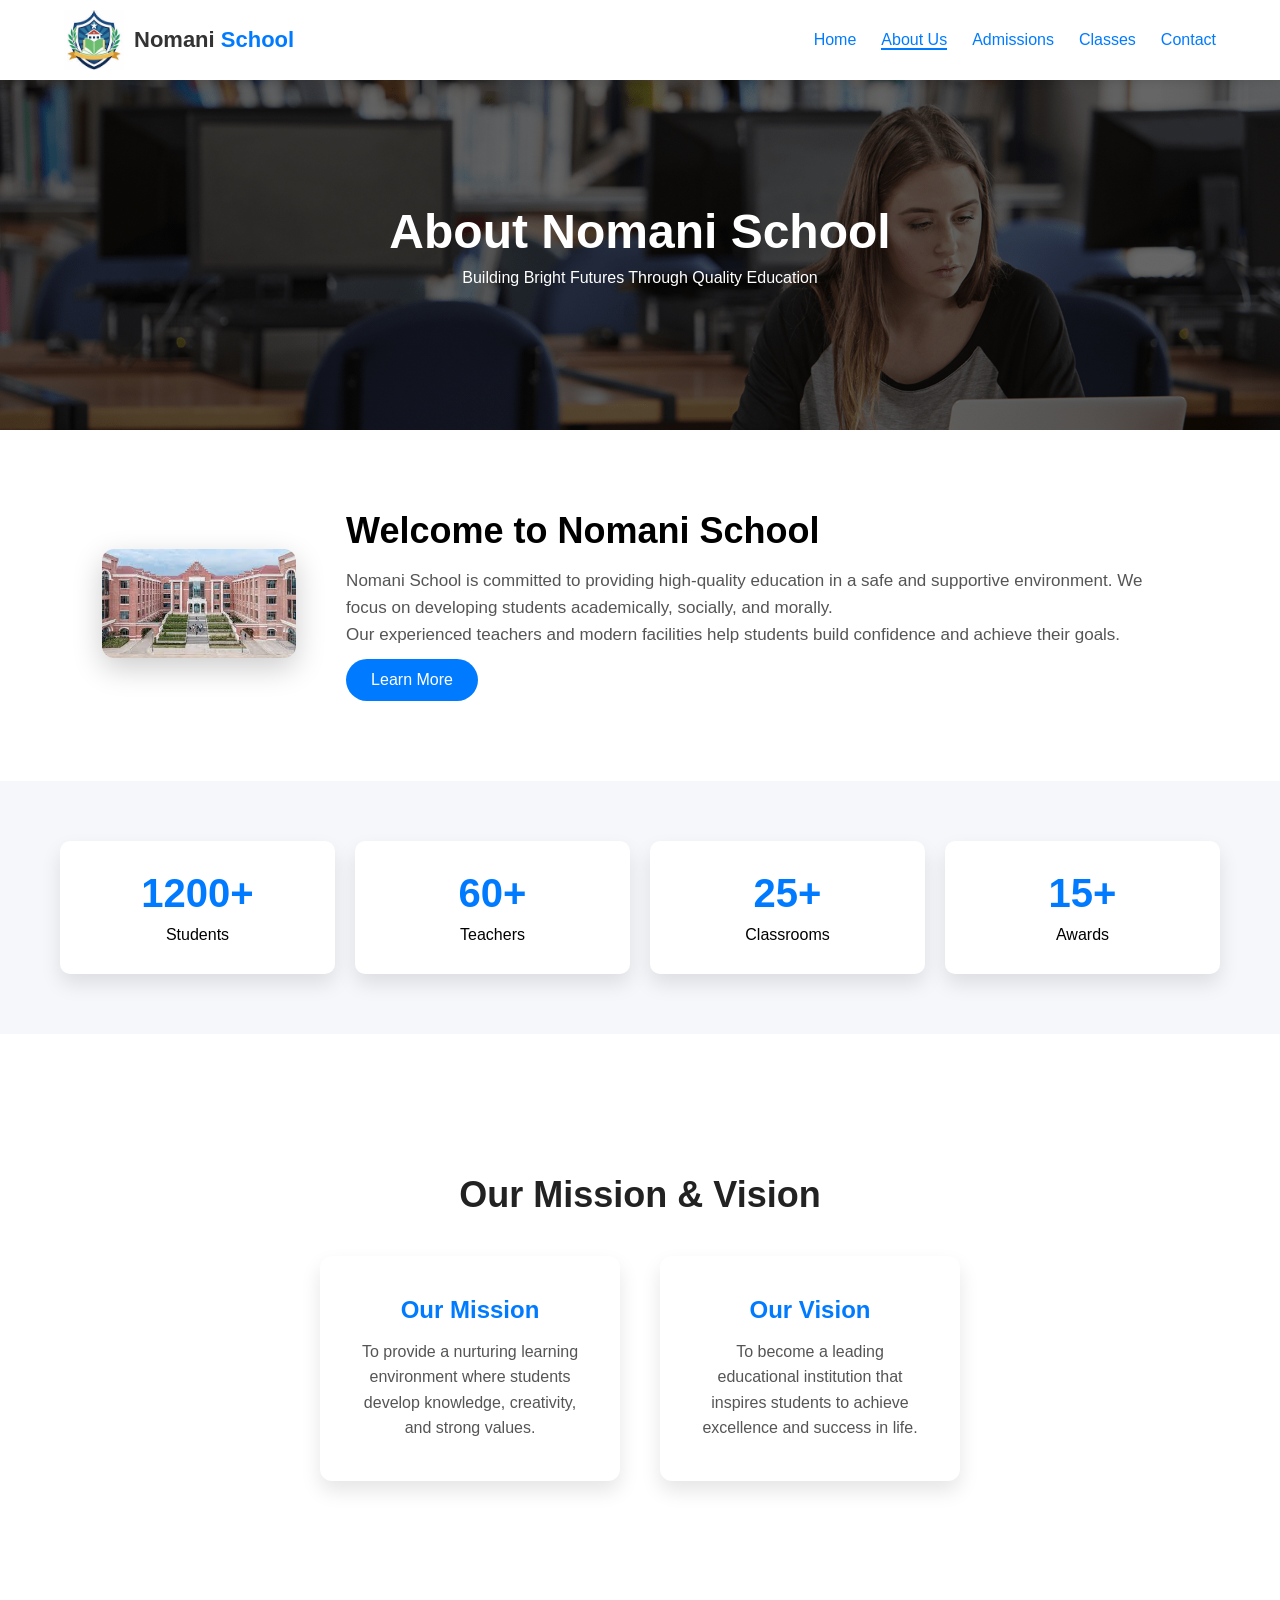
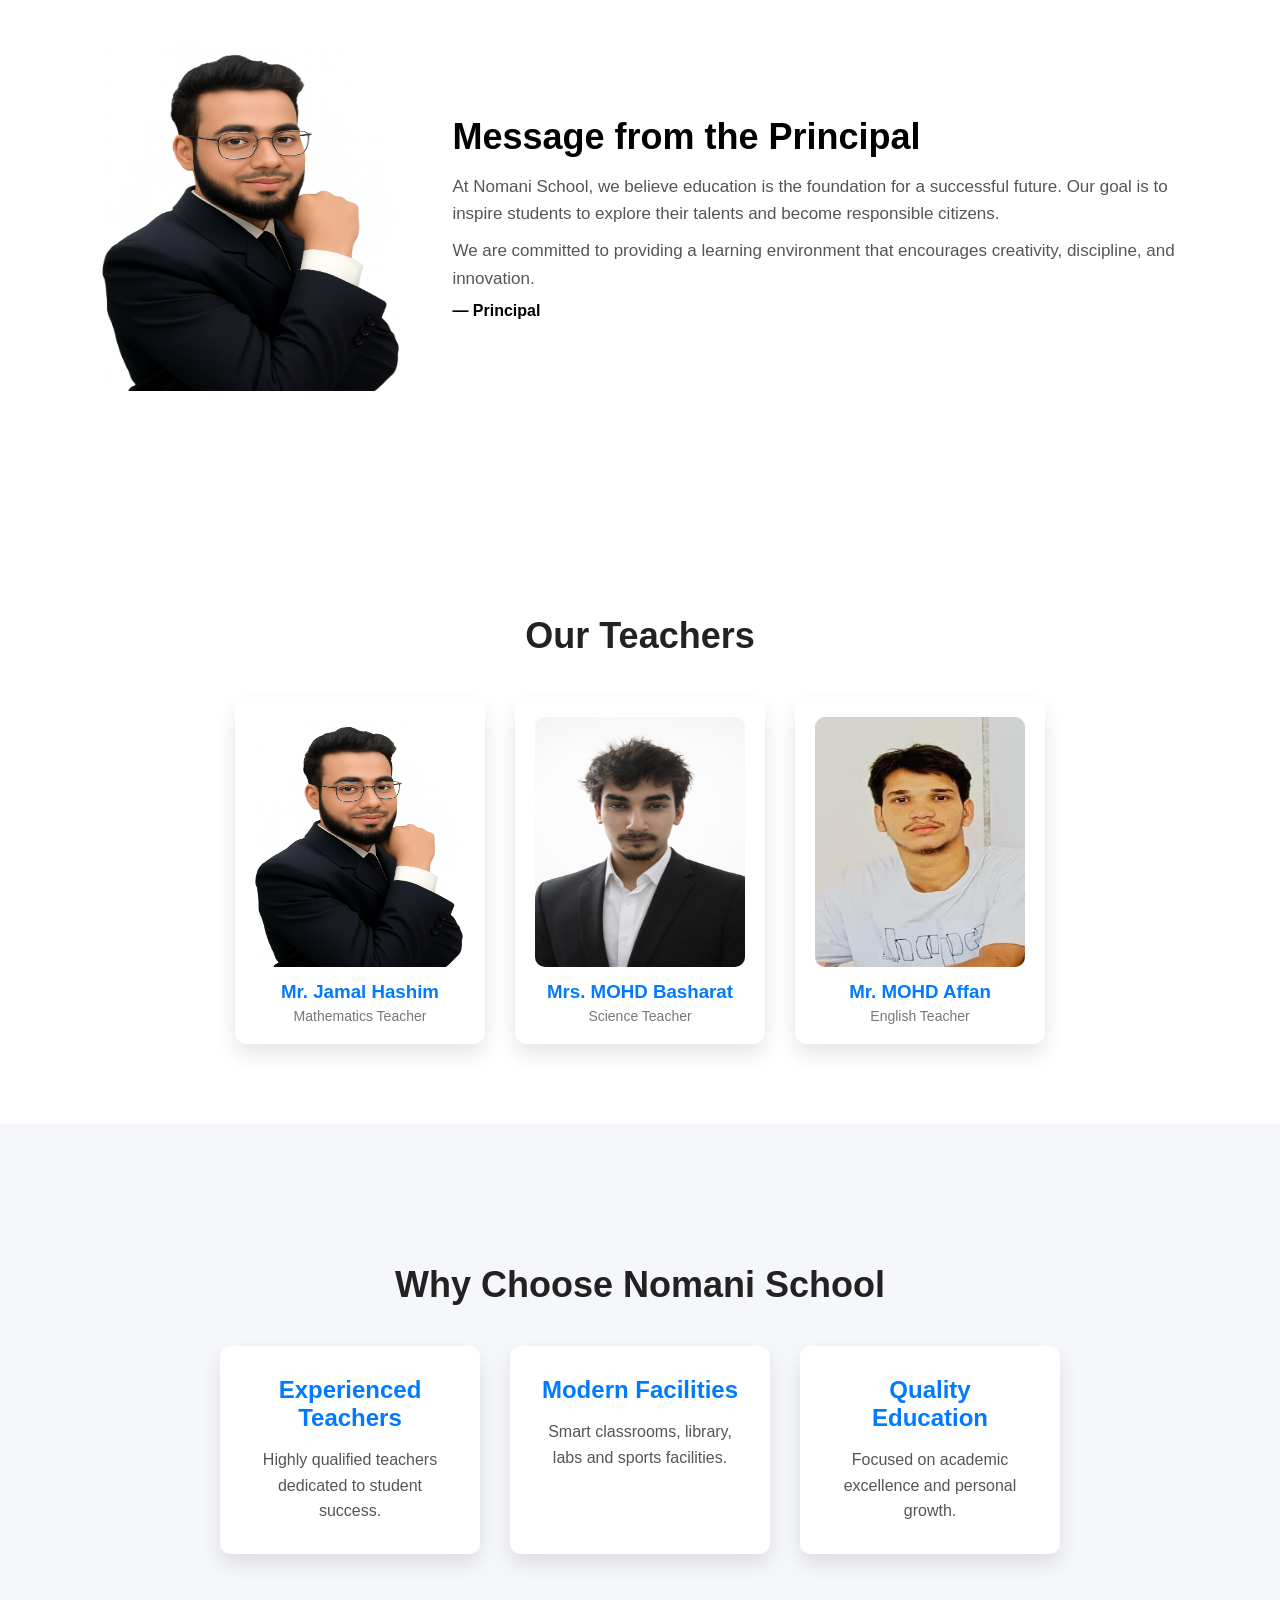
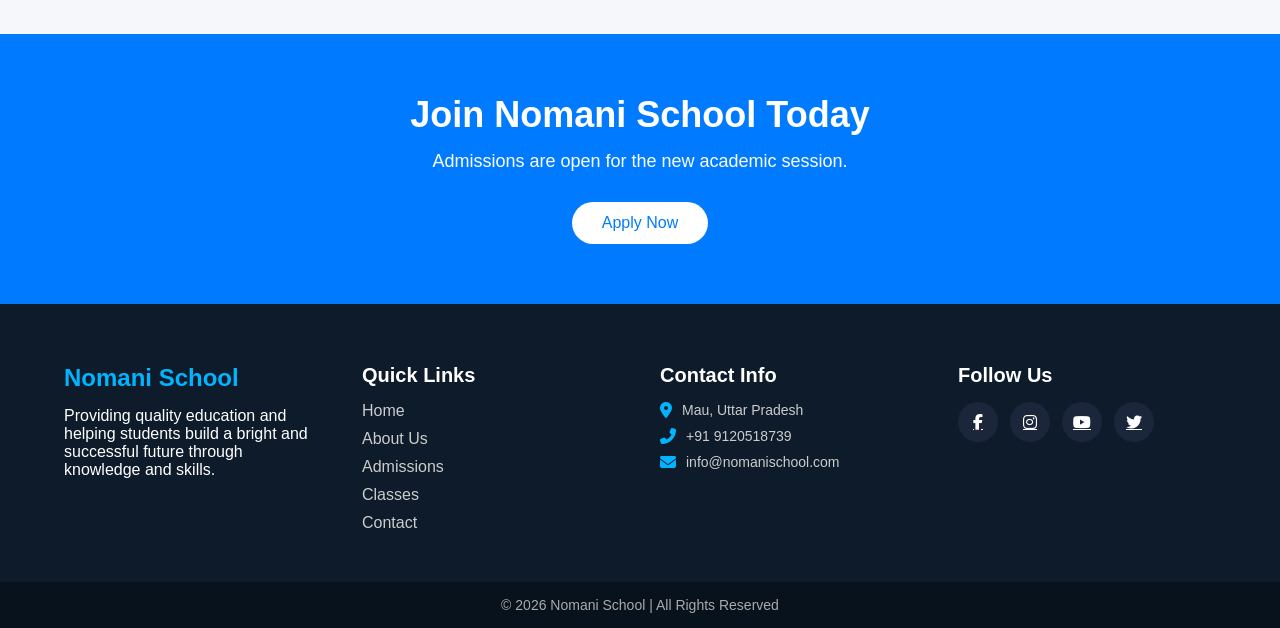
==== about.html @ 3c48c8b8 "Add files via upload" ====
<!DOCTYPE html>
<html lang="en">

<head>
    <meta charset="UTF-8">
    <meta name="viewport" content="width=device-width, initial-scale=1.0">
    <link rel="shortcut icon" href="image/logo.jpg" type="image/x-icon">
    <title>Nomani School</title>
    <link rel="stylesheet" href="style.css">
    <link rel="stylesheet" href="https://cdnjs.cloudflare.com/ajax/libs/font-awesome/6.5.0/css/all.min.css">
</head>

<body>

    <header>
        <nav>

            <div class="logo">
                <a href="index.html">
                    <img src="image/logo.jpg" alt="Nomani School Logo">
                    <h1>Nomani <span>School</span></h1>
                </a>
            </div>

            <ul class="nav-links">
                <li><a href="index.html">Home</a></li>
                <li><a href="about.html" class="active">About Us</a></li>
                <li><a href="admission.html">Admissions</a></li>
                <li><a href="classes.html">Classes</a></li>
                <li><a href="contact.html">Contact</a></li>
            </ul>

            <!-- Mobile Menu Icon -->
            <div class="menu-btn" onclick="toggleMenu()">☰</div>

        </nav>
    </header>

    <!-- About section start -->

    <section class="about-hero">

        <div class="hero-content">
            <h1>About Nomani School</h1>
            <p>Building Bright Futures Through Quality Education</p>
        </div>

    </section>


    <!-- ABOUT SCHOOL -->

    <section class="about-school">

        <div class="about-container">

            <div class="about-image">
                <img src="image/school.jpg">
            </div>

            <div class="about-text">
                <h2>Welcome to Nomani School</h2>

                <p>
                    Nomani School is committed to providing high-quality education
                    in a safe and supportive environment. We focus on developing
                    students academically, socially, and morally.
                </p>

                <p>
                    Our experienced teachers and modern facilities help students
                    build confidence and achieve their goals.
                </p>

                <a href="contact.html" class="btn">Learn More</a>

            </div>

        </div>

    </section>


    <!-- COUNTERS -->

    <section class="counter">

        <div class="counter-box">
            <h2>1200+</h2>
            <p>Students</p>
        </div>

        <div class="counter-box">
            <h2>60+</h2>
            <p>Teachers</p>
        </div>

        <div class="counter-box">
            <h2>25+</h2>
            <p>Classrooms</p>
        </div>

        <div class="counter-box">
            <h2>15+</h2>
            <p>Awards</p>
        </div>

    </section>


    <!-- MISSION VISION -->

    <section class="mission-vision">

        <h2 class="section-title">Our Mission & Vision</h2>

        <div class="mission-container">

            <div class="mission-card">
                <h3>Our Mission</h3>
                <p>
                    To provide a nurturing learning environment where students
                    develop knowledge, creativity, and strong values.
                </p>
            </div>

            <div class="mission-card">
                <h3>Our Vision</h3>
                <p>
                    To become a leading educational institution that inspires
                    students to achieve excellence and success in life.
                </p>
            </div>

        </div>

    </section>


    <!-- PRINCIPAL MESSAGE -->

    <section class="principal">

        <div class="principal-container">

            <div class="principal-img">
                <img src="image/jamal.png">
            </div>

            <div class="principal-text">

                <h2>Message from the Principal</h2>

                <p>
                    At Nomani School, we believe education is the foundation
                    for a successful future. Our goal is to inspire students
                    to explore their talents and become responsible citizens.
                </p>

                <p>
                    We are committed to providing a learning environment
                    that encourages creativity, discipline, and innovation.
                </p>

                <h4>— Principal</h4>

            </div>

        </div>

    </section>


    <!-- TEACHERS -->

    <section class="teachers">

        <h2 class="section-title">Our Teachers</h2>

        <div class="teacher-container">

            <div class="teacher-card">
                <img src="image/jamal.png">
                <h3>Mr. Jamal Hashim</h3>
                <p>Mathematics Teacher</p>
            </div>

            <div class="teacher-card">
                <img src="image/basharat.png">
                <h3>Mrs. MOHD Basharat</h3>
                <p>Science Teacher</p>
            </div>

            <div class="teacher-card">
                <img src="image/affan.jpeg">
                <h3>Mr. MOHD Affan</h3>
                <p>English Teacher</p>
            </div>

        </div>

    </section>


    <!-- WHY CHOOSE US -->

    <section class="why">

        <h2 class="section-title">Why Choose Nomani School</h2>

        <div class="why-container">

            <div class="why-box">
                <h3>Experienced Teachers</h3>
                <p>Highly qualified teachers dedicated to student success.</p>
            </div>

            <div class="why-box">
                <h3>Modern Facilities</h3>
                <p>Smart classrooms, library, labs and sports facilities.</p>
            </div>

            <div class="why-box">
                <h3>Quality Education</h3>
                <p>Focused on academic excellence and personal growth.</p>
            </div>

        </div>

    </section>


    <!-- CALL TO ACTION -->

    <section class="cta">

        <h2>Join Nomani School Today</h2>
        <p>Admissions are open for the new academic session.</p>

        <a href="admission.html" class="cta-btn">Apply Now</a>

    </section>

    <!-- About section end -->



    <!-- Footer start -->

    <footer class="footer">

        <div class="footer-container">

            <div class="footer-box">
                <h2 class="footer-logo">Nomani School</h2>
                <p>
                    Providing quality education and helping students build a
                    bright and successful future through knowledge and skills.
                </p>
            </div>

            <div class="footer-box">
                <h3>Quick Links</h3>
                <ul>
                    <li><a href="index.html">Home</a></li>
                    <li><a href="about.html">About Us</a></li>
                    <li><a href="admission.html">Admissions</a></li>
                    <li><a href="classes.html">Classes</a></li>
                    <li><a href="contact.html">Contact</a></li>
                </ul>
            </div>

            <div class="footer-box contact-box">
                <h3>Contact Info</h3>

                <p><i class="fas fa-map-marker-alt"></i> Mau, Uttar Pradesh</p>

                <p><i class="fas fa-phone-alt"></i> +91 9120518739</p>

                <p><i class="fas fa-envelope"></i> info@nomanischool.com</p>

            </div>

            <div class="footer-box">
                <h3>Follow Us</h3>

                <div class="social-icons">
                    <a href="#"><i class="fab fa-facebook-f"></i></a>
                    <a href="#"><i class="fab fa-instagram"></i></a>
                    <a href="#"><i class="fab fa-youtube"></i></a>
                    <a href="#"><i class="fab fa-twitter"></i></a>
                </div>

            </div>

        </div>

        <div class="footer-bottom">
            <p>© 2026 Nomani School | All Rights Reserved</p>
        </div>

    </footer>

    <!-- Footer end -->

    <script src="index.js"></script>
</body>

</html>
---- style.css ----
* {
    margin: 0;
    padding: 0;
    box-sizing: border-box;
    font-family: Arial, sans-serif;
}

body {
    background: #fff;
}

/* HEADER */

header {
    width: 100%;
    background: #fff;
    position: sticky;
    top: 0;
    z-index: 1000;
    box-shadow: 0 2px 8px rgba(0, 0, 0, 0.1);
}

nav {
    width: 90%;
    margin: auto;
    display: flex;
    align-items: center;
    justify-content: space-between;
    padding: 10px 0;
}

/* LOGO */

.logo {
    display: flex;
    align-items: center;
    gap: 10px;
}

.logo a {
    display: flex;
    align-items: center;
    gap: 10px;
    text-decoration: none;
}

.logo a img {
    width: 60px;
    height: 60px;
}

.logo a h1 {
    font-size: 22px;
    color: #333;
}

.logo a span {
    color: #007bff;
}

/* NAV LINKS */

.nav-links {
    display: flex;
    list-style: none;
    gap: 25px;
}

.nav-links li a {
    text-decoration: none;
    color: #007bff;
    font-size: 16px;
    font-weight: 500;
    position: relative;
    transition: 0.3s;
}

/* Hover animation */

.nav-links li a::after {
    content: "";
    width: 0;
    height: 2px;
    background: #007bff;
    position: absolute;
    left: 0;
    bottom: -5px;
    transition: 0.3s;
}

.nav-links li a:hover::after {
    width: 100%;
}

.nav-links li .active {
    border-bottom: 2px solid #007bff;
}

/* MENU BUTTON */

.menu-btn {
    display: none;
    font-size: 28px;
    cursor: pointer;
}

/* Hero section start */

.hero {
    position: relative;
    width: 100%;
    height: 90vh;
    overflow: hidden;
}

/* SLIDES */

.slide {
    position: absolute;
    width: 100%;
    height: 100%;
    opacity: 0;
    transition: opacity 1s ease;
}

.slide.active {
    opacity: 1;
}

.slide img {
    width: 100%;
    height: 100%;
    object-fit: cover;
}

/* OVERLAY */

.slide::after {
    content: "";
    position: absolute;
    top: 0;
    left: 0;
    width: 100%;
    height: 100%;
    background: rgba(0, 0, 0, 0.5);
}

/* TEXT CONTENT */

.slide-content {
    position: absolute;
    top: 50%;
    left: 8%;
    transform: translateY(-50%);
    color: white;
    z-index: 2;
    max-width: 550px;
    /* controls text width */
}

.slide-content .hash {
    font-size: 16px;
    margin-bottom: 10px;
    color: #e2a216;
    font-weight: bold;
}

.slide-content .title {
    font-size: 50px;
    font-weight: 700;
    margin-bottom: 15px;
    line-height: 1.2;
}

.slide-content p {
    font-size: 18px;
    margin-bottom: 20px;
}

.btn {
    display: inline-block;
    padding: 12px 28px;
    background: #007bff;
    color: white;
    text-decoration: none;
    border-radius: 30px;
    margin-right: 10px;
    transition: 0.3s;
}

.slide-content .btn-secondary {
    background: transparent;
    border: 2px solid white;
}

.btn:hover {
    background: #0056d2;
}

.btn-secondary:hover {
    background: white;
    color: black;
}

/* ARROWS */

.prev,
.next {
    position: absolute;
    top: 50%;
    transform: translateY(-50%);
    background: rgba(0, 0, 0, 0.5);
    color: white;
    border: none;
    font-size: 30px;
    padding: 10px 18px;
    cursor: pointer;
    z-index: 3;
}

.prev {
    left: 20px;
}

.next {
    right: 20px;
}

.prev:hover,
.next:hover {
    background: #007bff;
}

/* hero section end */

/* Feature section start */

.features {
    padding: 80px 5%;
    background: #f5f7fb;
}

.card-container {
    display: grid;
    grid-template-columns: repeat(auto-fit, minmax(250px, 1fr));
    gap: 25px;
}

/* CARD */

.feature-card {
    padding: 40px 25px;
    text-align: center;
    border-radius: 10px;
    color: white;
    transition: 0.4s;
    cursor: pointer;
}

/* ICON */

.feature-card i {
    font-size: 40px;
    margin-bottom: 15px;
}

/* TITLE */

.feature-card h3 {
    font-size: 22px;
    margin-bottom: 10px;
}

/* PARAGRAPH */

.feature-card p {
    font-size: 15px;
    line-height: 1.5;
}

/* DIFFERENT COLORS */

.card1 {
    background: #007bff;
}

.card2 {
    background: #ff6b6b;
}

.card3 {
    background: #20c997;
}

.card4 {
    background: #6610f2;
}

/* HOVER EFFECT */

.feature-card:hover {
    background: #222;
    transform: translateY(-10px);
    box-shadow: 0 10px 25px rgba(0, 0, 0, 0.2);
}

/* Feature section end */

/* Campus Facilities section start */

.campus {
    padding: 80px 8%;
    background: #f5f7fb;
}

.section-title {
    text-align: center;
    font-size: 42px;
    font-weight: 700;
    margin-bottom: 10px;
    color: #222;
}

.section-subtitle {
    text-align: center;
    color: #666;
    margin-bottom: 60px;
    font-size: 18px;
}

.facility {
    display: flex;
    align-items: center;
    gap: 50px;
    margin-bottom: 80px;
}

.reverse {
    flex-direction: row-reverse;
}

/* IMAGE */

.facility-img {
    flex: 1;
}

.facility-img img {
    width: 100%;
    height: 350px;
    object-fit: cover;
    border-top-left-radius: 80px;
    border-bottom-right-radius: 80px;
    box-shadow: 0 10px 30px rgba(0, 0, 0, 0.1);
}

/* CONTENT */

.facility-content {
    flex: 1;
}

.facility-content h2 {
    font-size: 32px;
    margin-bottom: 15px;
    color: #333;
}

.facility-content p {
    font-size: 17px;
    line-height: 1.6;
    color: #555;
}

/* Campus Facilities section end */

/* Testimonial section start */

.testimonial {
    padding: 80px 5%;
    background: #f5f7fb;
    text-align: center;
}

.small-heading {
    color: #007bff;
    font-size: 14px;
    letter-spacing: 2px;
    font-weight: 600;
    margin-bottom: 10px;
}

.testimonial-title {
    font-size: 36px;
    margin-bottom: 50px;
}

.testimonial-container {
    max-width: 1200px;
    margin: auto;
    overflow: hidden;
}

.testimonial-slider {
    display: flex;
    gap: 30px;
    transition: 0.6s ease;
}

.testimonial-card {
    min-width: calc(33.33% - 20px);
    background: #fff;
    padding: 30px;
    border-radius: 12px;
    box-shadow: 0 10px 25px rgba(0, 0, 0, 0.1);
    transition: 0.4s;
}

.testimonial-card:hover {
    transform: translateY(-10px);
    box-shadow: 0 15px 35px rgba(0, 0, 0, 0.2);
}

.testimonial-card img {
    width: 70px;
    height: 70px;
    border-radius: 50%;
    margin-bottom: 15px;
}

.role {
    color: #777;
    font-size: 14px;
    margin-bottom: 10px;
}

.testimonial-card p {
    font-size: 15px;
    line-height: 1.6;
}

/* About page start */

/* HERO */

.about-hero {
    height: 350px;
    background: linear-gradient(rgba(0, 0, 0, 0.6), rgba(0, 0, 0, 0.6)), url(image/slider_image2.png);
    background-size: cover;
    display: flex;
    align-items: center;
    justify-content: center;
    color: white;
    text-align: center;
}

.hero-content h1 {
    font-size: 50px;
    margin-bottom: 10px;
}

/* ABOUT */

.about-school {
    padding: 80px 8%;
}

.about-container {
    display: flex;
    align-items: center;
    gap: 50px;
}

.about-image img {
    width: 100%;
    border-radius: 12px;
    box-shadow: 0 10px 30px rgba(0, 0, 0, 0.2);
    transition: .4s;
}

.about-image img:hover {
    transform: scale(1.05);
}

.about-text h2 {
    font-size: 36px;
    margin-bottom: 15px;
}

.about-text p {
    font-size: 17px;
    line-height: 1.6;
    color: #555;
}

.about-text .btn {
    padding: 12px 25px;
    background: #007bff;
    color: white;
    text-decoration: none;
    border-radius: 25px;
    margin-top: 10px;
}

/* COUNTERS */

.counter {
    background: #f5f7fb;
    padding: 60px;
    display: grid;
    grid-template-columns: repeat(auto-fit, minmax(200px, 1fr));
    text-align: center;
    gap: 20px;
}

.counter-box {
    background: white;
    padding: 30px;
    border-radius: 10px;
    box-shadow: 0 10px 20px rgba(0, 0, 0, 0.1);
    transition: .4s;
}

.counter-box:hover {
    transform: translateY(-10px);
}

.counter-box h2 {
    font-size: 40px;
    color: #007bff;
    margin-bottom: 10px;
}

/* MISSION */

.mission-vision {
    padding: 80px 8%;
    text-align: center;
}

.mission-container {
    display: flex;
    gap: 40px;
    justify-content: center;
    flex-wrap: wrap;
}

.mission-card {
    width: 300px;
    background: white;
    padding: 40px;
    border-radius: 12px;
    box-shadow: 0 10px 20px rgba(0, 0, 0, 0.1);
    transition: .4s;
}

.mission-card:hover {
    transform: translateY(-10px);
}

.mission-card h3 {
    font-size: 24px;
    color: #007bff;
    margin-bottom: 15px;
}

.mission-card p {
    font-size: 16px;
    line-height: 1.6;
    color: #555;
}

/* PRINCIPAL */

.principal {
    padding: 80px 8%;
}

.principal-container {
    display: flex;
    gap: 50px;
    align-items: center;
}

.principal-container .principal-text h2 {
    font-size: 36px;
    margin-bottom: 15px;
}

.principal-container .principal-text p {
    font-size: 17px;
    line-height: 1.6;
    color: #555;
    margin-bottom: 10px;
}

.principal-img img {
    width: 300px;
    height: 350px;
    border-radius: 12px;
}

/* TEACHERS */

.teachers {
    padding: 80px 8%;
    text-align: center;
}

.teacher-container {
    display: flex;
    gap: 30px;
    justify-content: center;
    flex-wrap: wrap;
}

.teacher-card {
    width: 250px;
    background: white;
    padding: 20px;
    border-radius: 12px;
    box-shadow: 0 10px 20px rgba(0, 0, 0, 0.1);
    transition: .4s;
}

.teacher-card:hover {
    transform: translateY(-10px);
}

.teacher-card img {
    width: 100%;
    height: 250px;
    border-radius: 10px;
    margin-bottom: 10px;
}

.teacher-card h3 {
    color: #007bff;
    margin-bottom: 5px;
}

.teacher-card p {
    color: #777;
    font-size: 14px;
}

/* WHY */

.why {
    padding: 80px 8%;
    background: #f5f7fb;
    text-align: center;
}

.why-container {
    display: flex;
    gap: 30px;
    justify-content: center;
    flex-wrap: wrap;
}

.why-box {
    width: 260px;
    background: white;
    padding: 30px;
    border-radius: 10px;
    box-shadow: 0 10px 20px rgba(0, 0, 0, 0.1);
}

.why-box h3 {
    font-size: 24px;
    color: #007bff;
    margin-bottom: 15px;
}

.why-box p {
    font-size: 16px;
    line-height: 1.6;
    color: #555;
}

/* CTA */

.cta {
    background: #007bff;
    color: white;
    text-align: center;
    padding: 60px;
}

.cta h2 {
    font-size: 36px;
    margin-bottom: 15px;
}

.cta p {
    font-size: 18px;
    margin-bottom: 20px;
}

.cta-btn {
    background: white;
    color: #007bff;
    padding: 12px 30px;
    text-decoration: none;
    border-radius: 25px;
    margin-top: 10px;
    display: inline-block;
}


/* About page end */


/* Admission page start */


/* HERO */

.admission-hero {
    height: 350px;
    background: linear-gradient(rgba(0, 0, 0, 0.6), rgba(0, 0, 0, 0.6)), url(image/admission.jpg);
    background-size: cover;
    background-position: center;
    display: flex;
    align-items: center;
    justify-content: center;
    text-align: center;
    color: white;
}

.hero-content h1 {
    font-size: 50px;
    margin-bottom: 10px;
    animation: fadeDown 1s;
}

.hero-content p {
    margin-bottom: 20px;
    animation: fadeUp 1s;
}

.hero-btn {
    background: #007bff;
    color: white;
    padding: 12px 30px;
    text-decoration: none;
    border-radius: 25px;
    transition: .3s;
}

.hero-btn:hover {
    background: #0056d2;
}

/* SECTION TITLE */

.section-title {
    text-align: center;
    font-size: 36px;
    margin-bottom: 40px;
}

/* INFO */

.admission-info {
    padding: 80px 8%;
}

.info-container {
    display: grid;
    grid-template-columns: repeat(auto-fit, minmax(250px, 1fr));
    gap: 30px;
}

.info-box {
    background: #fff;
    padding: 30px;
    border-radius: 10px;
    box-shadow: 0 10px 20px rgba(0, 0, 0, 0.1);
    transition: .4s;
}

.info-box:hover {
    transform: translateY(-10px);
}

.info-box h3 {
    font-size: 24px;
    color: #007bff;
    margin-bottom: 15px;
}

.info-box p {
    font-size: 16px;
    line-height: 1.6;
    color: #555;
}

/* STEPS */

.steps {
    padding: 80px 8%;
    background: #f5f7fb;
    text-align: center;
}

.steps-container {
    display: flex;
    justify-content: center;
    gap: 40px;
    flex-wrap: wrap;
}

.step {
    width: 200px;
    background: white;
    padding: 30px;
    border-radius: 10px;
    box-shadow: 0 10px 20px rgba(0, 0, 0, 0.1);
    transition: .4s;
}

.step:hover {
    transform: scale(1.1);
}

.step h3 {
    font-size: 40px;
    color: #007bff;
    margin-bottom: 10px;
}

.step p {
    font-size: 16px;
    line-height: 1.6;
    color: #555;
}

/* FORM */

.admission-form {
    padding: 80px 8%;
}

form {
    max-width: 800px;
    margin: auto;
    background: white;
    padding: 40px;
    border-radius: 10px;
    box-shadow: 0 10px 30px rgba(0, 0, 0, 0.1);
}

.form-row {
    display: flex;
    gap: 20px;
    margin-bottom: 20px;
}

input,
textarea {
    width: 100%;
    padding: 12px;
    border: 1px solid #ddd;
    border-radius: 6px;
    transition: all 0.3s ease-in-out;
}

textarea {
    height: 120px;
    margin-bottom: 20px;
}

input:focus,
textarea:focus {
    border-color: #007bff;
    outline: none;
}

input:hover,
textarea:hover {
    border-color: #007bff;
}

.submit-btn {
    background: #007bff;
    color: white;
    padding: 12px 30px;
    border: none;
    border-radius: 25px;
    cursor: pointer;
    transition: .3s;
}

.submit-btn:hover {
    background: #0056d2;
}

/* ANIMATION */

@keyframes fadeDown {
    from {
        opacity: 0;
        transform: translateY(-30px);
    }

    to {
        opacity: 1;
        transform: translateY(0);
    }
}

@keyframes fadeUp {
    from {
        opacity: 0;
        transform: translateY(30px);
    }

    to {
        opacity: 1;
        transform: translateY(0);
    }
}


/* Admission page send */


/* Classes Page start */

/* HERO */

.classes-hero {
    height: 320px;
    background: linear-gradient(rgba(0, 0, 0, 0.6), rgba(0, 0, 0, 0.6)), url(image/classes.jpg);
    background-size: cover;
    background-position: center;
    display: flex;
    align-items: center;
    justify-content: center;
    text-align: center;
    color: white;
}

.hero-content h1 {
    font-size: 48px;
    margin-bottom: 10px;
    animation: fadeDown 1s;
}

.hero-content p {
    animation: fadeUp 1s;
}

/* SECTION */

.section-title {
    text-align: center;
    font-size: 36px;
    margin: 60px 0 40px;
}

/* CLASSES */

.classes-section {
    padding: 0 8%;
}

.classes-container {
    display: grid;
    grid-template-columns: repeat(auto-fit, minmax(250px, 1fr));
    gap: 30px;
}

.class-card {
    background: white;
    padding: 30px;
    border-radius: 12px;
    box-shadow: 0 10px 25px rgba(0, 0, 0, 0.1);
    text-align: center;
    transition: .4s;
}

.class-card:hover {
    transform: translateY(-10px);
    box-shadow: 0 20px 40px rgba(0, 0, 0, 0.2);
}

.class-card h3 {
    font-size: 24px;
    color: #007bff;
    margin-bottom: 15px;
}

.class-card p {
    font-size: 16px;
    line-height: 1.6;
    color: #555;
}

/* SUBJECTS */

.subjects {
    padding: 80px 8%;
    background: #f5f7fb;
}

.subjects-container {
    display: grid;
    grid-template-columns: repeat(auto-fit, minmax(180px, 1fr));
    gap: 20px;
}

.subject-box {
    background: white;
    padding: 20px;
    text-align: center;
    border-radius: 8px;
    box-shadow: 0 8px 20px rgba(0, 0, 0, 0.1);
    transition: .3s;
}

.subject-box:hover {
    background: #007bff;
    color: white;
    transform: scale(1.05);
}

/* FEATURES */

.features {
    padding: 80px 8%;
    text-align: center;
}

.features-container {
    display: flex;
    gap: 30px;
    justify-content: center;
    flex-wrap: wrap;
}

.feature-box {
    width: 260px;
    background: white;
    padding: 30px;
    border-radius: 10px;
    box-shadow: 0 10px 25px rgba(0, 0, 0, 0.1);
    transition: .4s;
}

.feature-box:hover {
    transform: translateY(-10px);
}

.feature-box h3 {
    font-size: 24px;
    color: #007bff;
    margin-bottom: 15px;
}

.feature-box p {
    font-size: 16px;
    line-height: 1.6;
    color: #555;
}

/* ANIMATIONS */

@keyframes fadeDown {
    from {
        opacity: 0;
        transform: translateY(-30px);
    }

    to {
        opacity: 1;
        transform: translateY(0);
    }
}

@keyframes fadeUp {
    from {
        opacity: 0;
        transform: translateY(30px);
    }

    to {
        opacity: 1;
        transform: translateY(0);
    }
}


/* Classes Page end */

/* Contact Page Start */

/* HERO */

.contact-hero {
    height: 300px;
    background: linear-gradient(rgba(0, 0, 0, 0.6), rgba(0, 0, 0, 0.6)), url(image/contact.jpg);
    background-size: cover;
    background-position: center;
    display: flex;
    align-items: center;
    justify-content: center;
    color: white;
    text-align: center;
}

.hero-content h1 {
    font-size: 48px;
    margin-bottom: 10px;
    animation: fadeDown 1s;
}

.hero-content p {
    animation: fadeUp 1s;
}

/* SECTION TITLE */

.section-title {
    text-align: center;
    font-size: 36px;
    margin: 60px 0 40px;
}

/* CONTACT INFO */

.contact-info {
    padding: 0 8%;
}

.info-container {
    display: grid;
    grid-template-columns: repeat(auto-fit, minmax(250px, 1fr));
    gap: 30px;
}

.info-card {
    background: white;
    padding: 40px;
    text-align: center;
    border-radius: 12px;
    box-shadow: 0 10px 25px rgba(0, 0, 0, 0.1);
    transition: .4s;
}

.info-card i {
    font-size: 30px;
    color: #007bff;
    margin-bottom: 15px;
}

.info-card:hover {
    transform: translateY(-10px);
    box-shadow: 0 20px 40px rgba(0, 0, 0, 0.2);
}

.info-card h3 {
    font-size: 22px;
    margin-bottom: 10px;
}

.info-card p {
    font-size: 16px;
    line-height: 1.6;
    color: #555;
}

/* CONTACT FORM */

.contact-form {
    padding: 80px 8%;
}

.form-container {
    max-width: 900px;
    margin: auto;
    background: white;
    padding: 40px;
    border-radius: 12px;
    box-shadow: 0 10px 30px rgba(0, 0, 0, 0.1);
}

.form-row {
    display: flex;
    gap: 20px;
    margin-bottom: 20px;
}

input,
textarea {
    width: 100%;
    padding: 12px;
    border: 1px solid #ddd;
    border-radius: 6px;
}

textarea {
    height: 120px;
    margin-bottom: 20px;
}

.submit-btn {
    background: #007bff;
    color: white;
    padding: 12px 30px;
    border: none;
    border-radius: 25px;
    cursor: pointer;
    transition: .3s;
}

.submit-btn:hover {
    background: #0056d2;
}

/* MAP */

.map {
    margin-top: 40px;
    padding: 10px;
    box-shadow: 0 10px 30px rgba(0, 0, 0, 0.1);

}

/* ANIMATION */

@keyframes fadeDown {
    from {
        opacity: 0;
        transform: translateY(-30px);
    }

    to {
        opacity: 1;
        transform: translateY(0);
    }
}

@keyframes fadeUp {
    from {
        opacity: 0;
        transform: translateY(30px);
    }

    to {
        opacity: 1;
        transform: translateY(0);
    }
}


/* Contact Page End */


/* Footer start*/


.footer {
    background: #0d1b2a;
    color: white;
    padding-top: 60px;
}

.footer-container {
    width: 90%;
    margin: auto;
    display: grid;
    grid-template-columns: repeat(auto-fit, minmax(220px, 1fr));
    gap: 40px;
    padding-bottom: 40px;
}

.footer-box h3 {
    margin-bottom: 15px;
    font-size: 20px;
}

.footer-logo {
    color: #00b4ff;
    margin-bottom: 15px;
}

.contact-box p {
    display: flex;
    align-items: center;
    gap: 10px;
    margin-bottom: 10px;
    color: #ccc;
    font-size: 14px;
}

.contact-box i {
    color: #00b4ff;
    font-size: 16px;
}


.footer-box ul {
    list-style: none;
}

.footer-box ul li {
    margin-bottom: 10px;
}

.footer-box ul li a {
    text-decoration: none;
    color: #ccc;
    transition: 0.3s;
}

.footer-box ul li a:hover {
    color: #00b4ff;
    padding-left: 6px;
}

/* SOCIAL ICONS */

.social-icons {
    display: flex;
    gap: 12px;
    margin-top: 10px;
}

.social-icons a {
    width: 40px;
    height: 40px;
    display: flex;
    align-items: center;
    justify-content: center;
    background: #1b263b;
    border-radius: 50%;
    color: white;
    transition: 0.4s;
}

.social-icons a:hover {
    background: #00b4ff;
    transform: translateY(-5px);
}

/* BOTTOM */

.footer-bottom {
    text-align: center;
    padding: 15px;
    background: #08121c;
    font-size: 14px;
    color: #aaa;
}

/* Footer end*/

/* Responsive */

@media(max-width:900px) {

    .testimonial-card {
        min-width: calc(50% - 20px);
    }

    .about-container,
    .principal-container {
        flex-direction: column;
        text-align: center;
    }

    .hero-content h1 {
        font-size: 36px;
    }

}

@media(max-width:600px) {

    .testimonial-card {
        min-width: 100%;
    }

}

/* Testimonial section end */

/* MOBILE */

@media (max-width:768px) {

    .nav-links {
        position: absolute;
        top: 80px;
        left: 0;
        width: 100%;
        background: #fff;
        flex-direction: column;
        align-items: center;
        gap: 20px;
        padding: 20px 0;
        display: none;
        box-shadow: 0 5px 10px rgba(0, 0, 0, 0.1);
    }

    .nav-links.active {
        display: flex;
    }

    .menu-btn {
        display: block;
    }

    .hero {
        height: 75vh;
    }

    .slide-content {
        left: 5%;
        max-width: 90%;
    }

    .title {
        font-size: 30px;
    }

    .slide-content p {
        font-size: 16px;
    }

    .hash {
        font-size: 14px;
    }

    .prev,
    .next {
        font-size: 22px;
        padding: 8px 14px;
    }

    .facility {
        flex-direction: column;
        text-align: center;
    }

    .reverse {
        flex-direction: column;
    }

    .facility-img img {
        height: 250px;
    }

    .testimonial-title {
        font-size: 28px;
    }

    .form-row {
        flex-direction: column;
    }

    .hero-content h1 {
        font-size: 36px;
    }

    .hero-content h1 {
        font-size: 34px;
    }

    .features-container {
        flex-direction: column;
        align-items: center;
    }

    .form-row {
        flex-direction: column;
    }

    .hero-content h1 {
        font-size: 36px;
    }

}

@media (max-width:480px) {

    .hero {
        height: 70vh;
    }

    .title {
        font-size: 24px;
    }

    .slide-content p {
        font-size: 14px;
    }

    .btn {
        display: block;
        margin-bottom: 10px;
        width: 180px;
        text-align: center;
    }

}
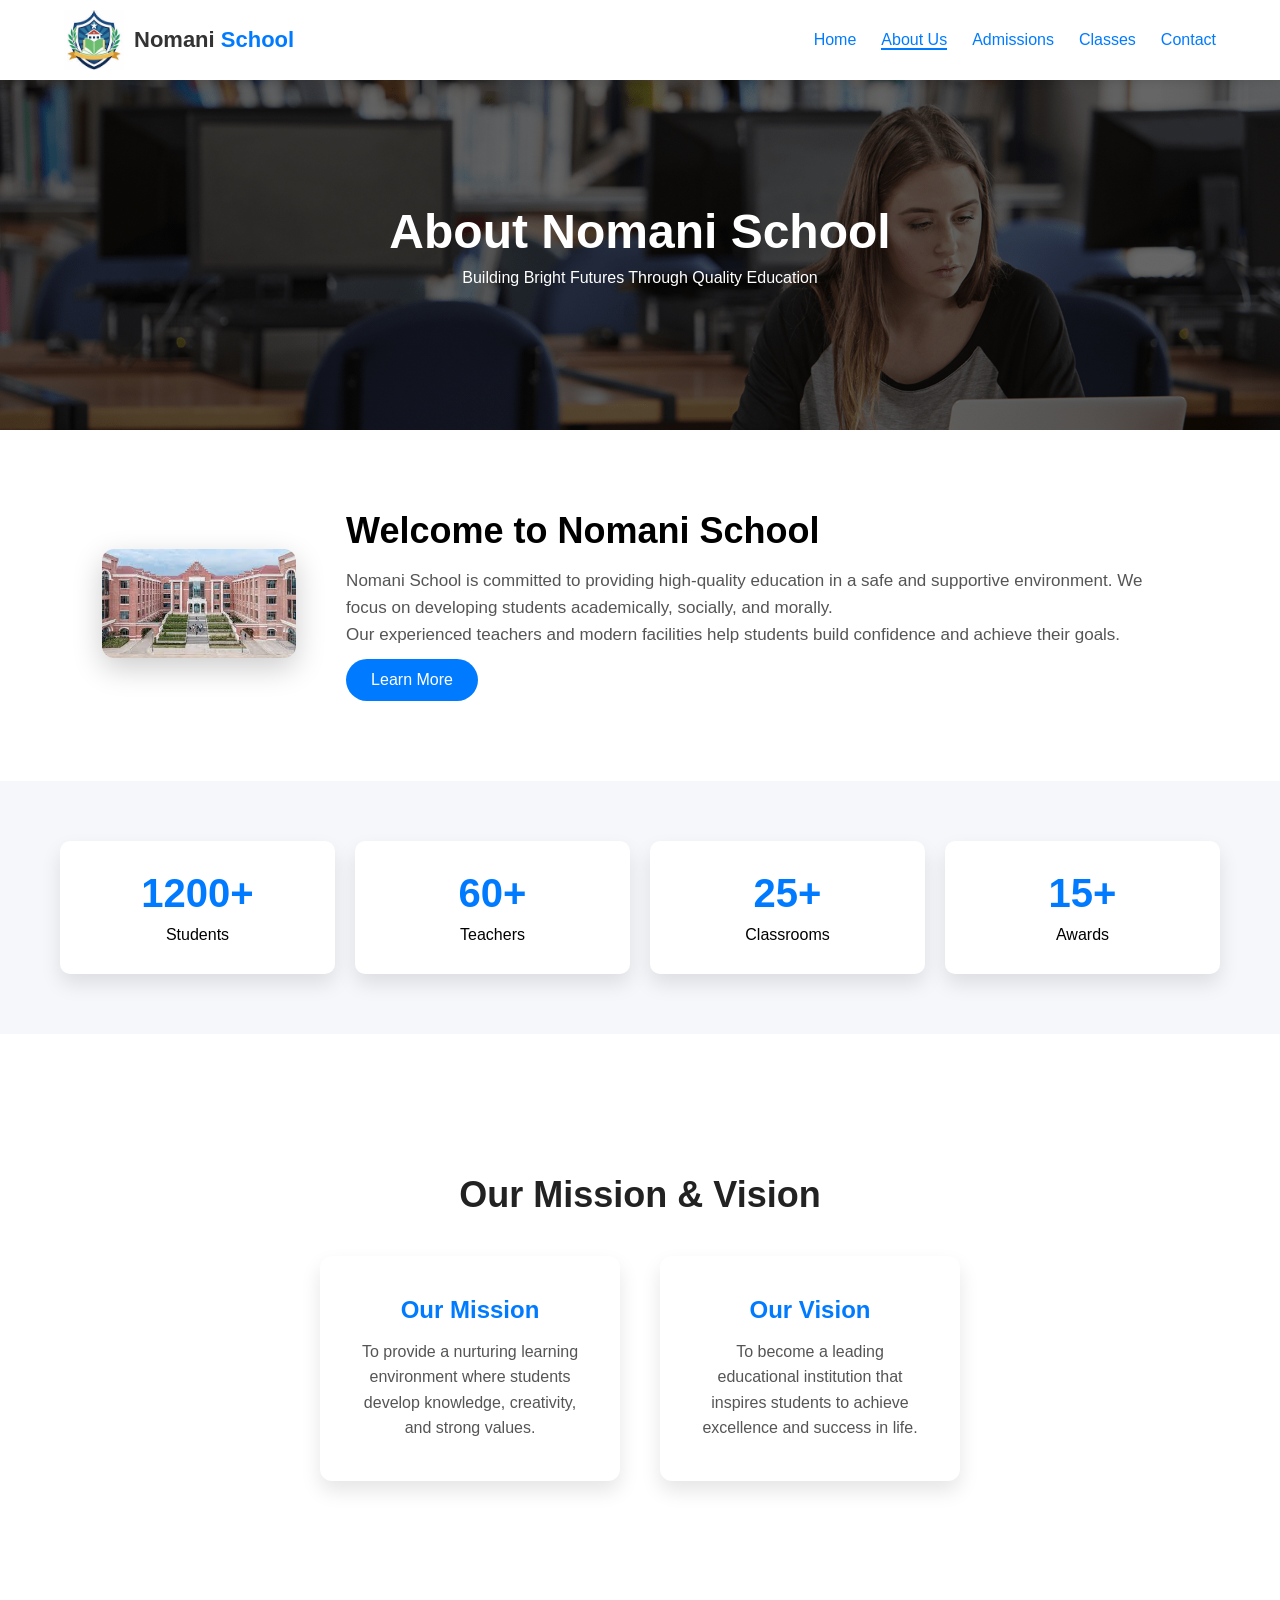
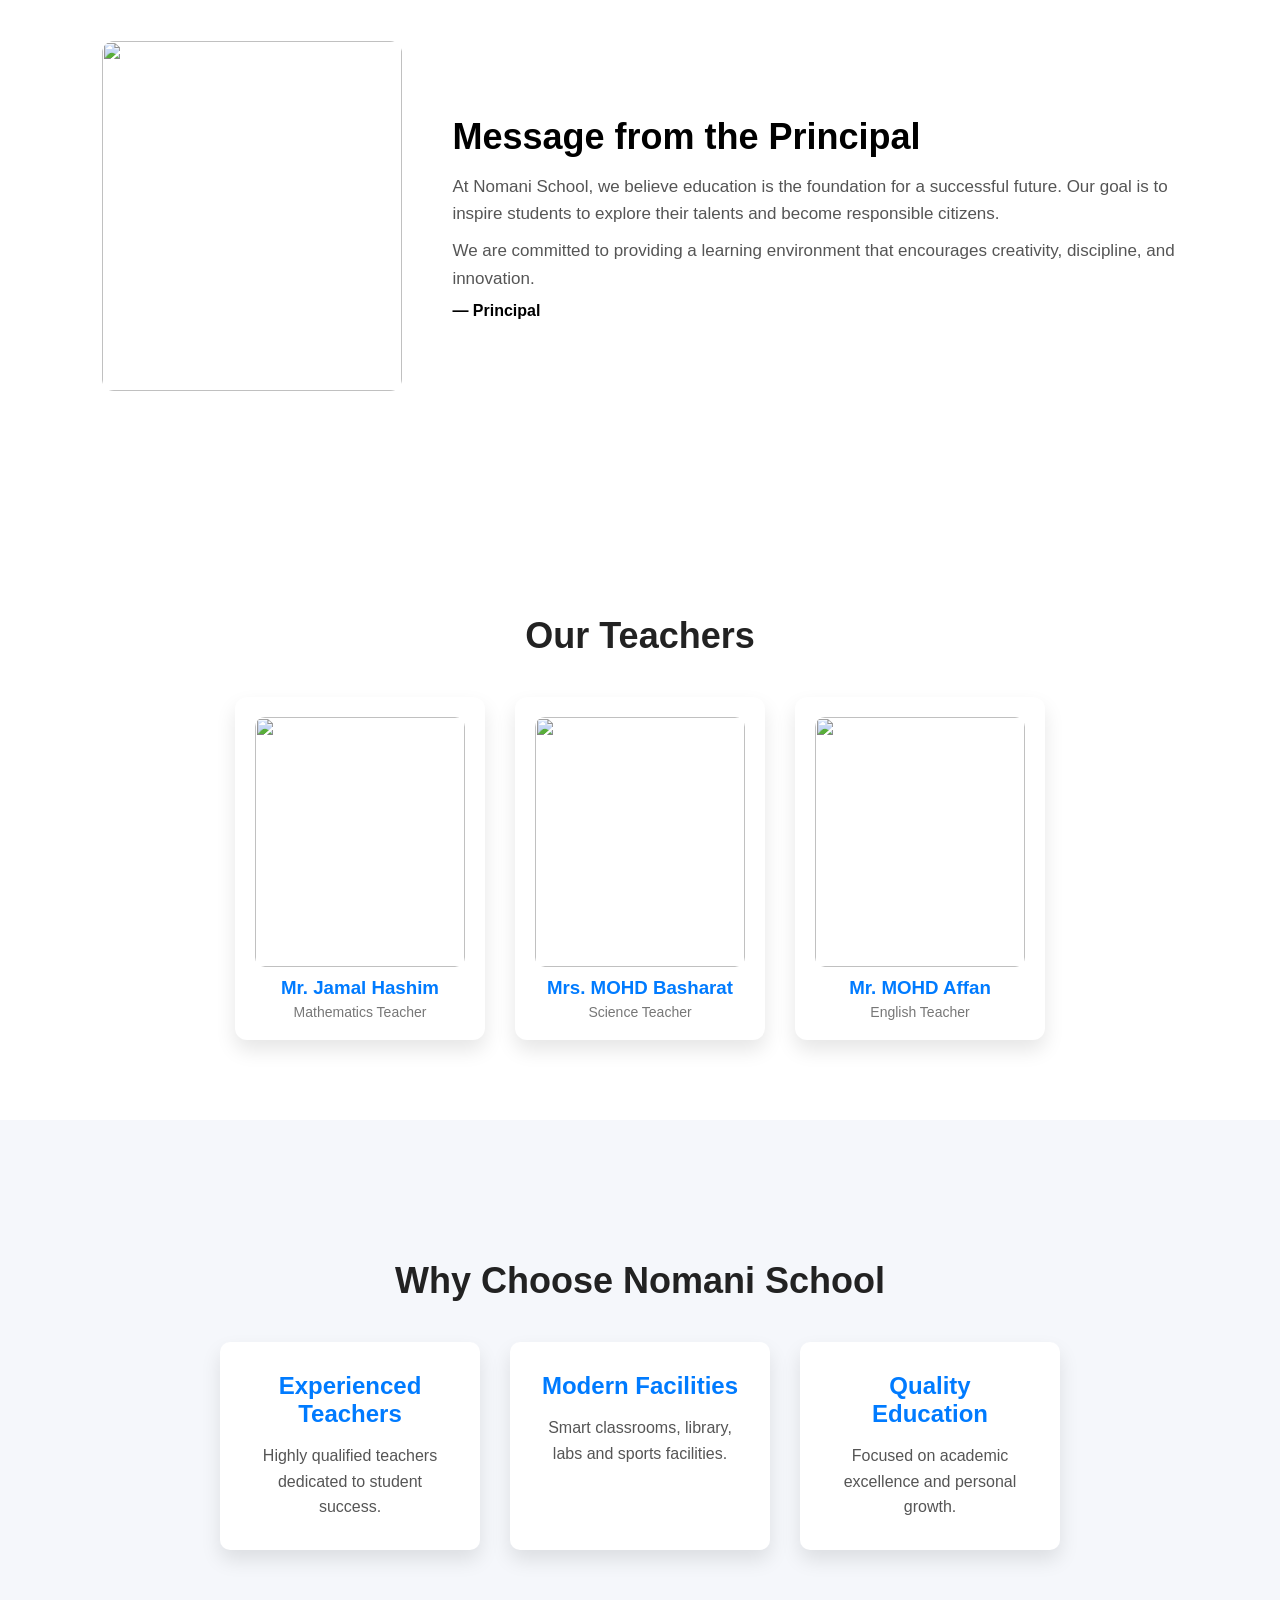
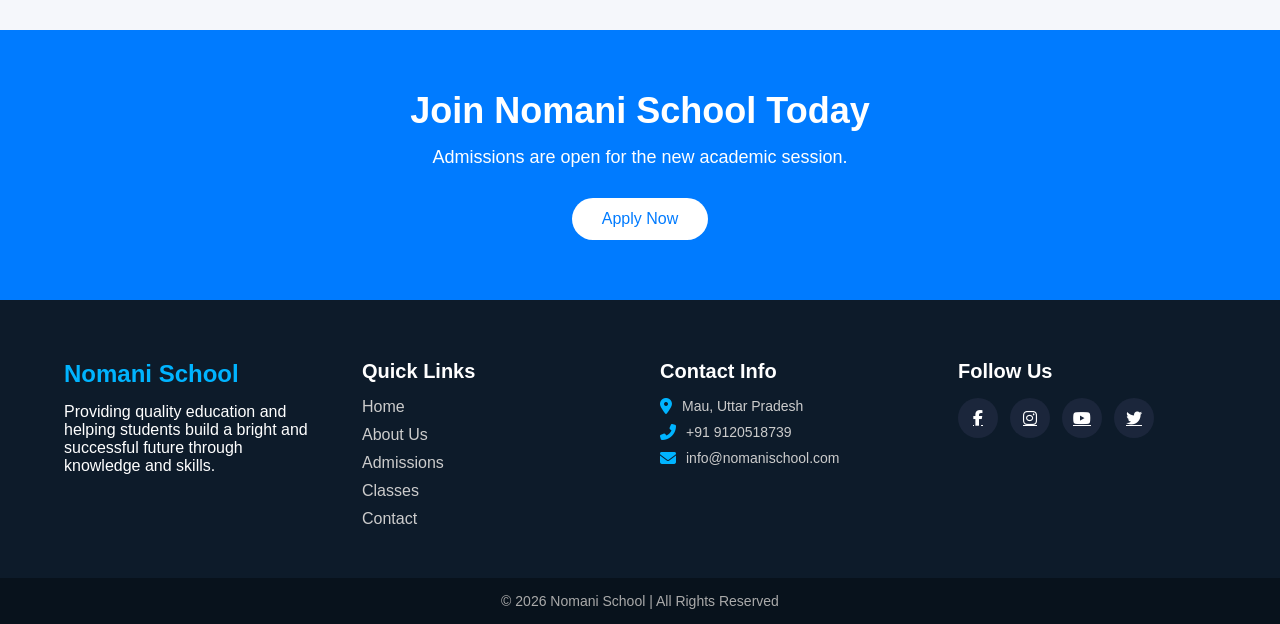
==== commit 6ad43a94: "Fix HTML structure and update principal image" ====
--- a/about.html
+++ b/about.html
@@ -144,7 +144,7 @@
         <div class="principal-container">
 
             <div class="principal-img">
-                <img src="image/jamal.png">
+                <img src="image/teacher.png">
             </div>
 
             <div class="principal-text">
@@ -180,19 +180,19 @@
         <div class="teacher-container">
 
             <div class="teacher-card">
-                <img src="image/jamal.png">
+                <img src="image/teacher.png">
                 <h3>Mr. Jamal Hashim</h3>
                 <p>Mathematics Teacher</p>
             </div>
 
             <div class="teacher-card">
-                <img src="image/basharat.png">
+                <img src="image/teacher.png">
                 <h3>Mrs. MOHD Basharat</h3>
                 <p>Science Teacher</p>
             </div>
 
             <div class="teacher-card">
-                <img src="image/affan.jpeg">
+                <img src="image/teacher.png">
                 <h3>Mr. MOHD Affan</h3>
                 <p>English Teacher</p>
             </div>
@@ -306,4 +306,4 @@
     <script src="index.js"></script>
 </body>
 
-</html>+</html>
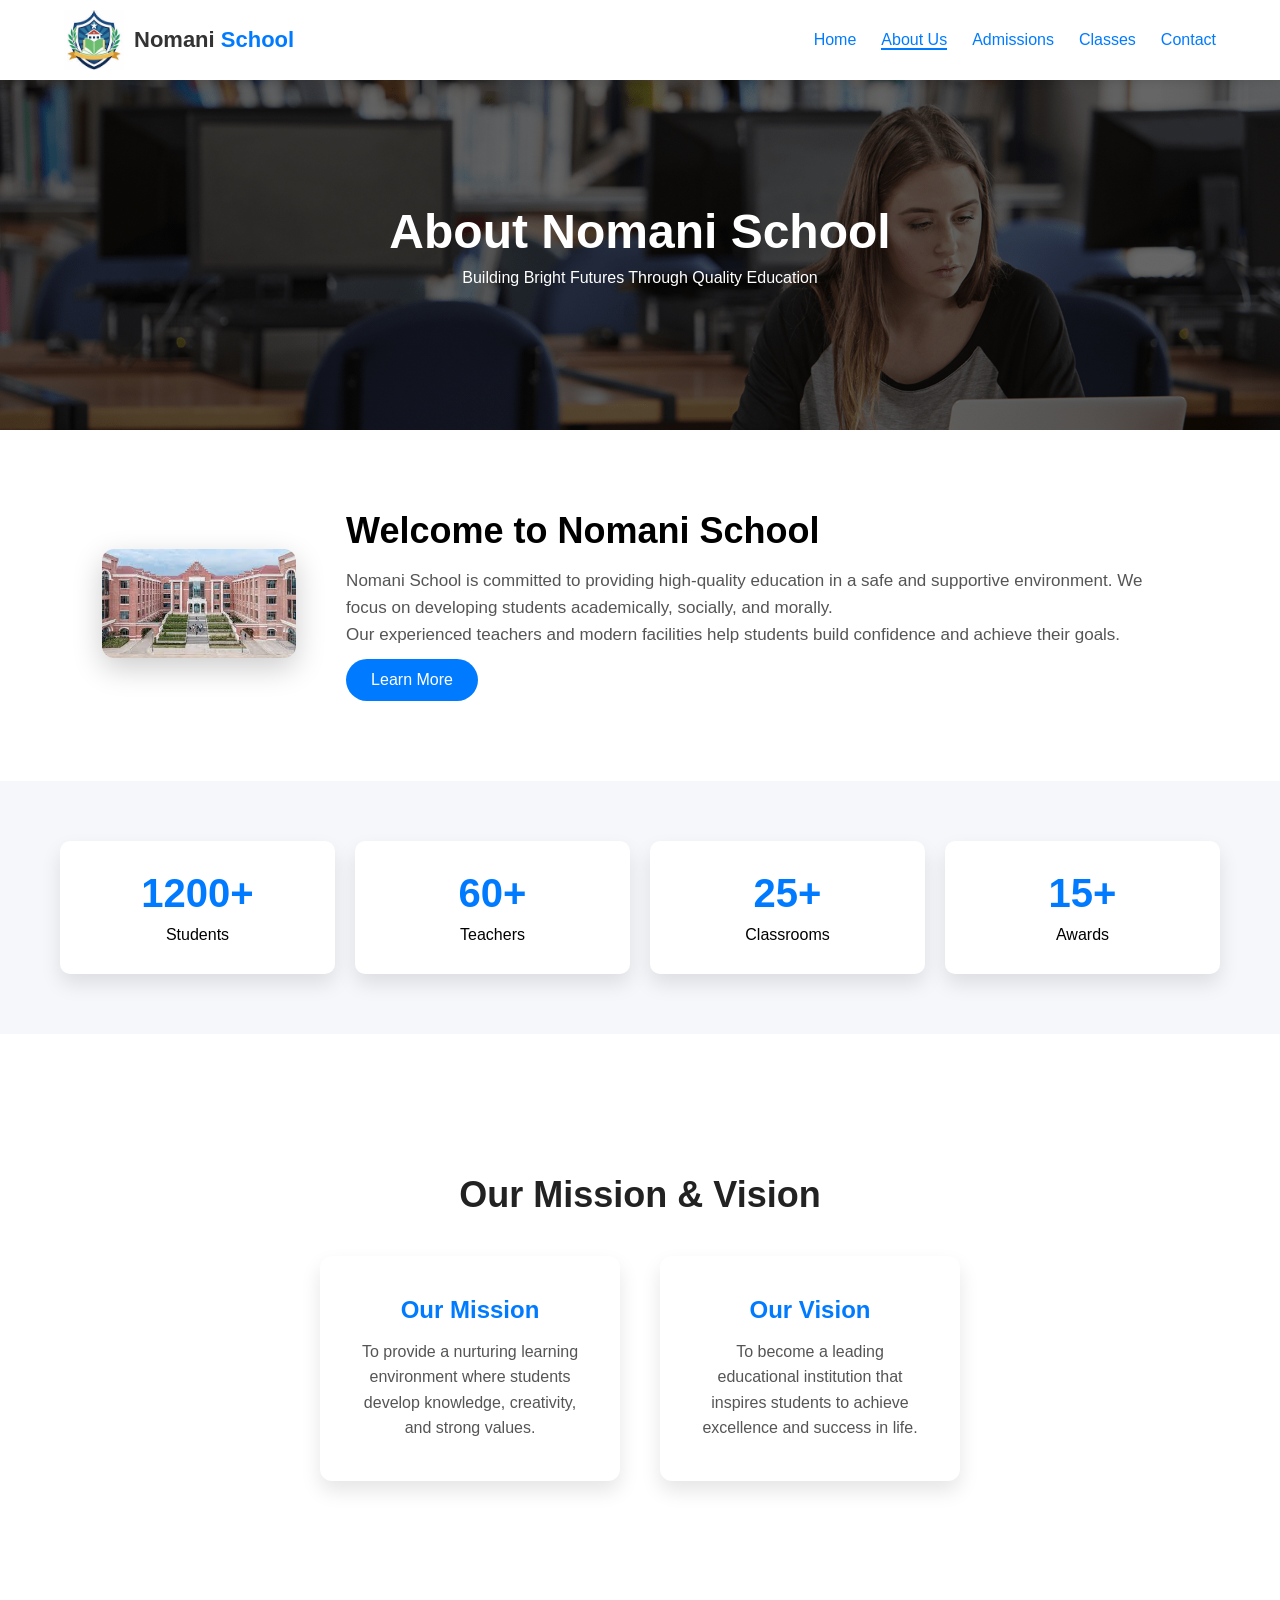
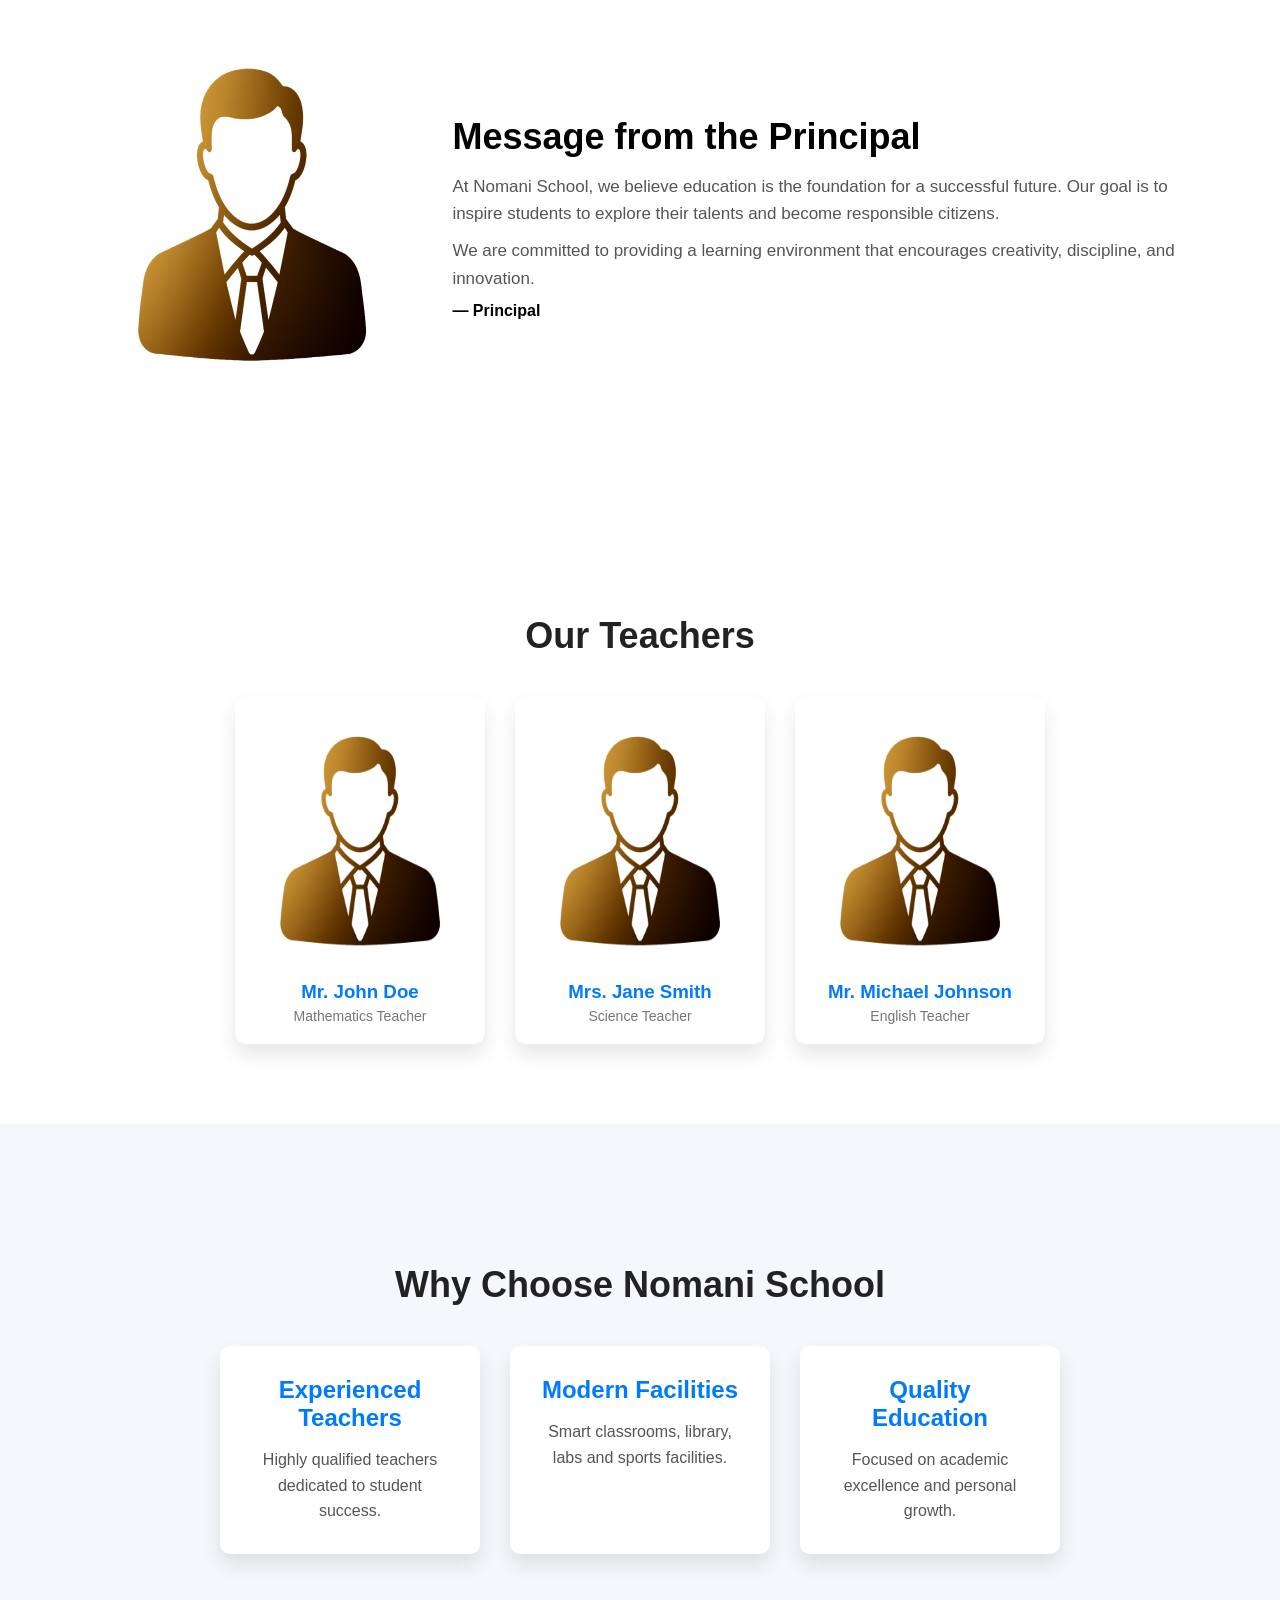
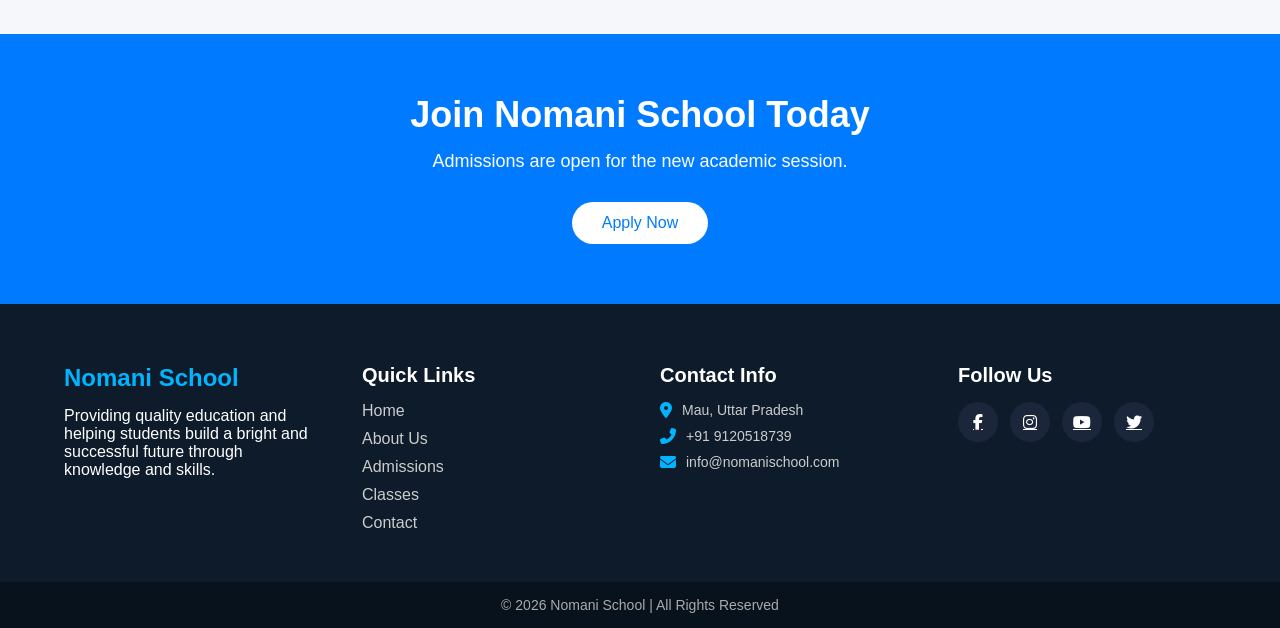
==== commit a3a29a99: "Fix HTML formatting and update teacher names" ====
--- a/about.html
+++ b/about.html
@@ -181,19 +181,19 @@
 
             <div class="teacher-card">
                 <img src="image/teacher.png">
-                <h3>Mr. Jamal Hashim</h3>
+                <h3>Mr. John Doe</h3>
                 <p>Mathematics Teacher</p>
             </div>
 
             <div class="teacher-card">
                 <img src="image/teacher.png">
-                <h3>Mrs. MOHD Basharat</h3>
+                <h3>Mrs. Jane Smith</h3>
                 <p>Science Teacher</p>
             </div>
 
             <div class="teacher-card">
                 <img src="image/teacher.png">
-                <h3>Mr. MOHD Affan</h3>
+                <h3>Mr. Michael Johnson</h3>
                 <p>English Teacher</p>
             </div>
 
--- a/style.css
+++ b/style.css
@@ -1458,9 +1458,7 @@
         font-size: 28px;
     }
 
-    .form-row {
-        flex-direction: column;
-    }
+
 
     .hero-content h1 {
         font-size: 36px;
@@ -1473,6 +1471,14 @@
     .features-container {
         flex-direction: column;
         align-items: center;
+    }
+
+    .form-container {
+        padding: 10px;
+    }
+
+    form {
+        padding: 10px;
     }
 
     .form-row {
@@ -1506,4 +1512,4 @@
         text-align: center;
     }
 
-}+}
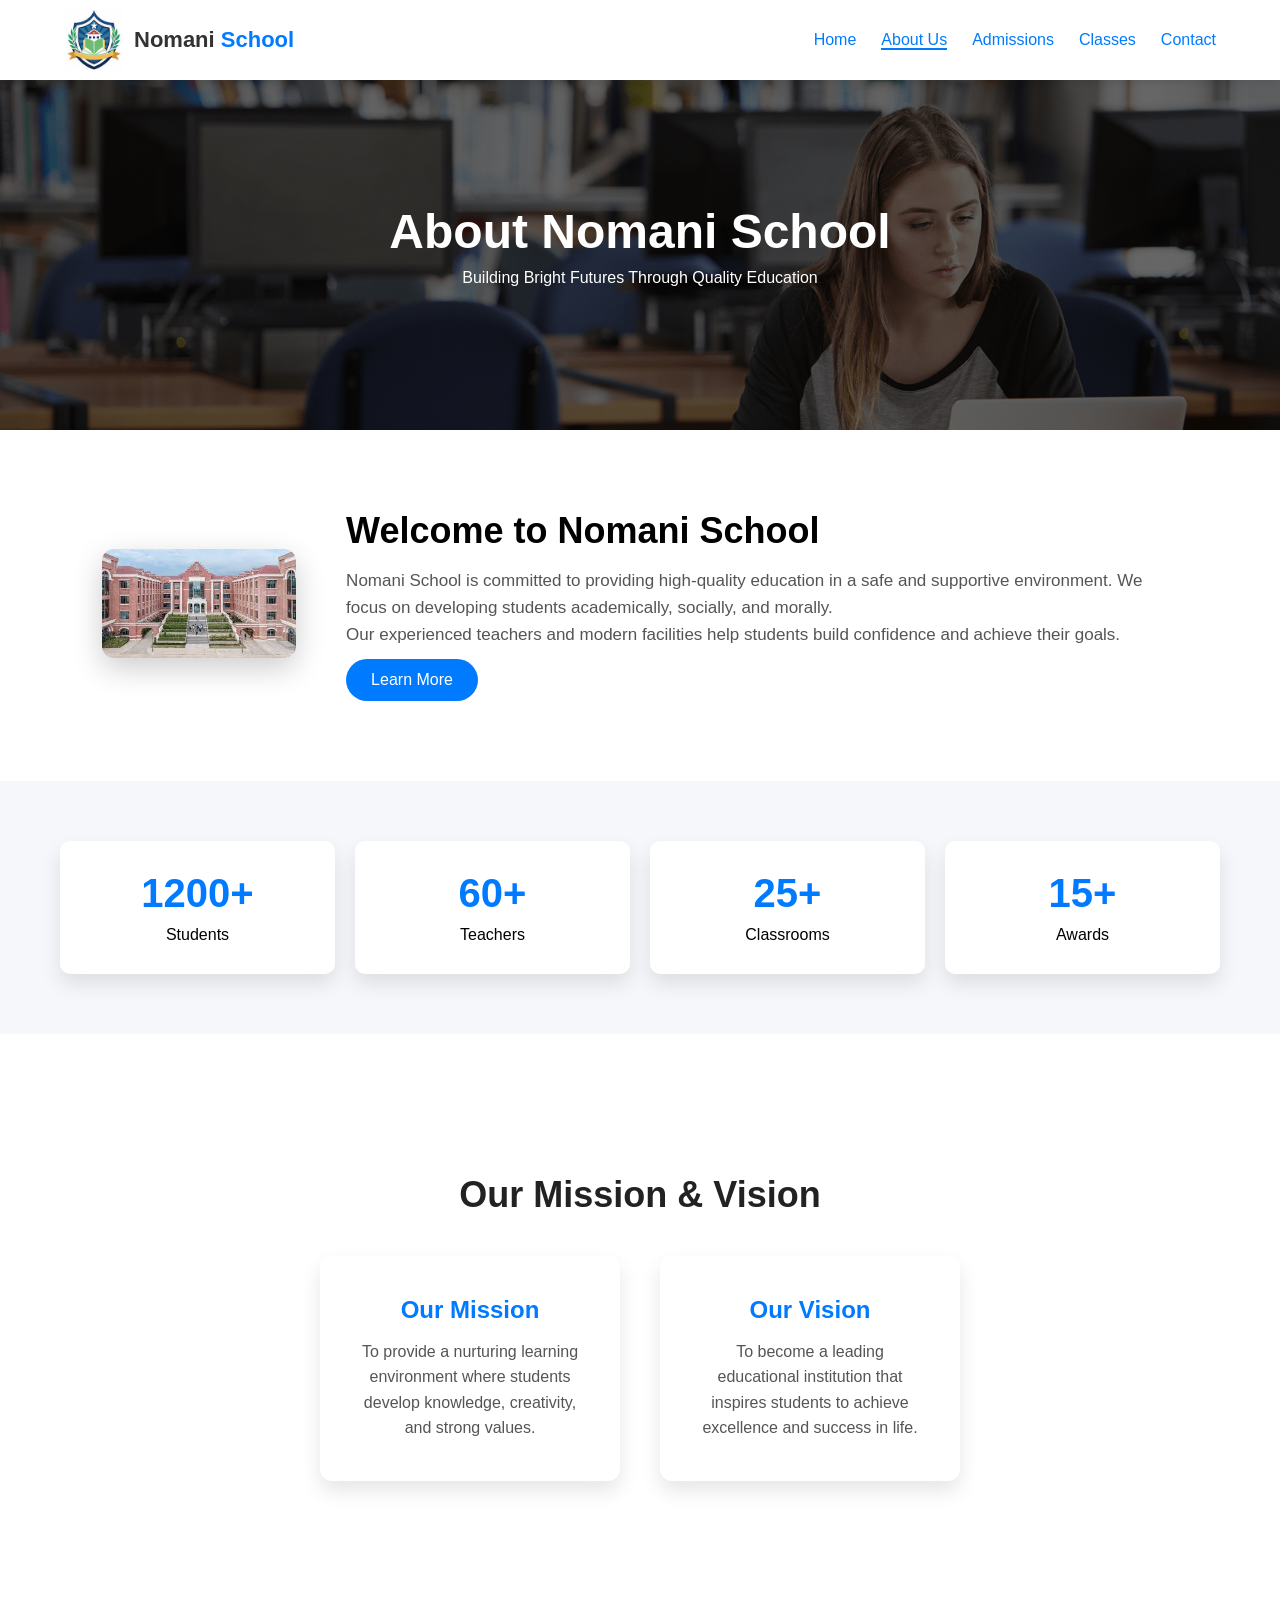
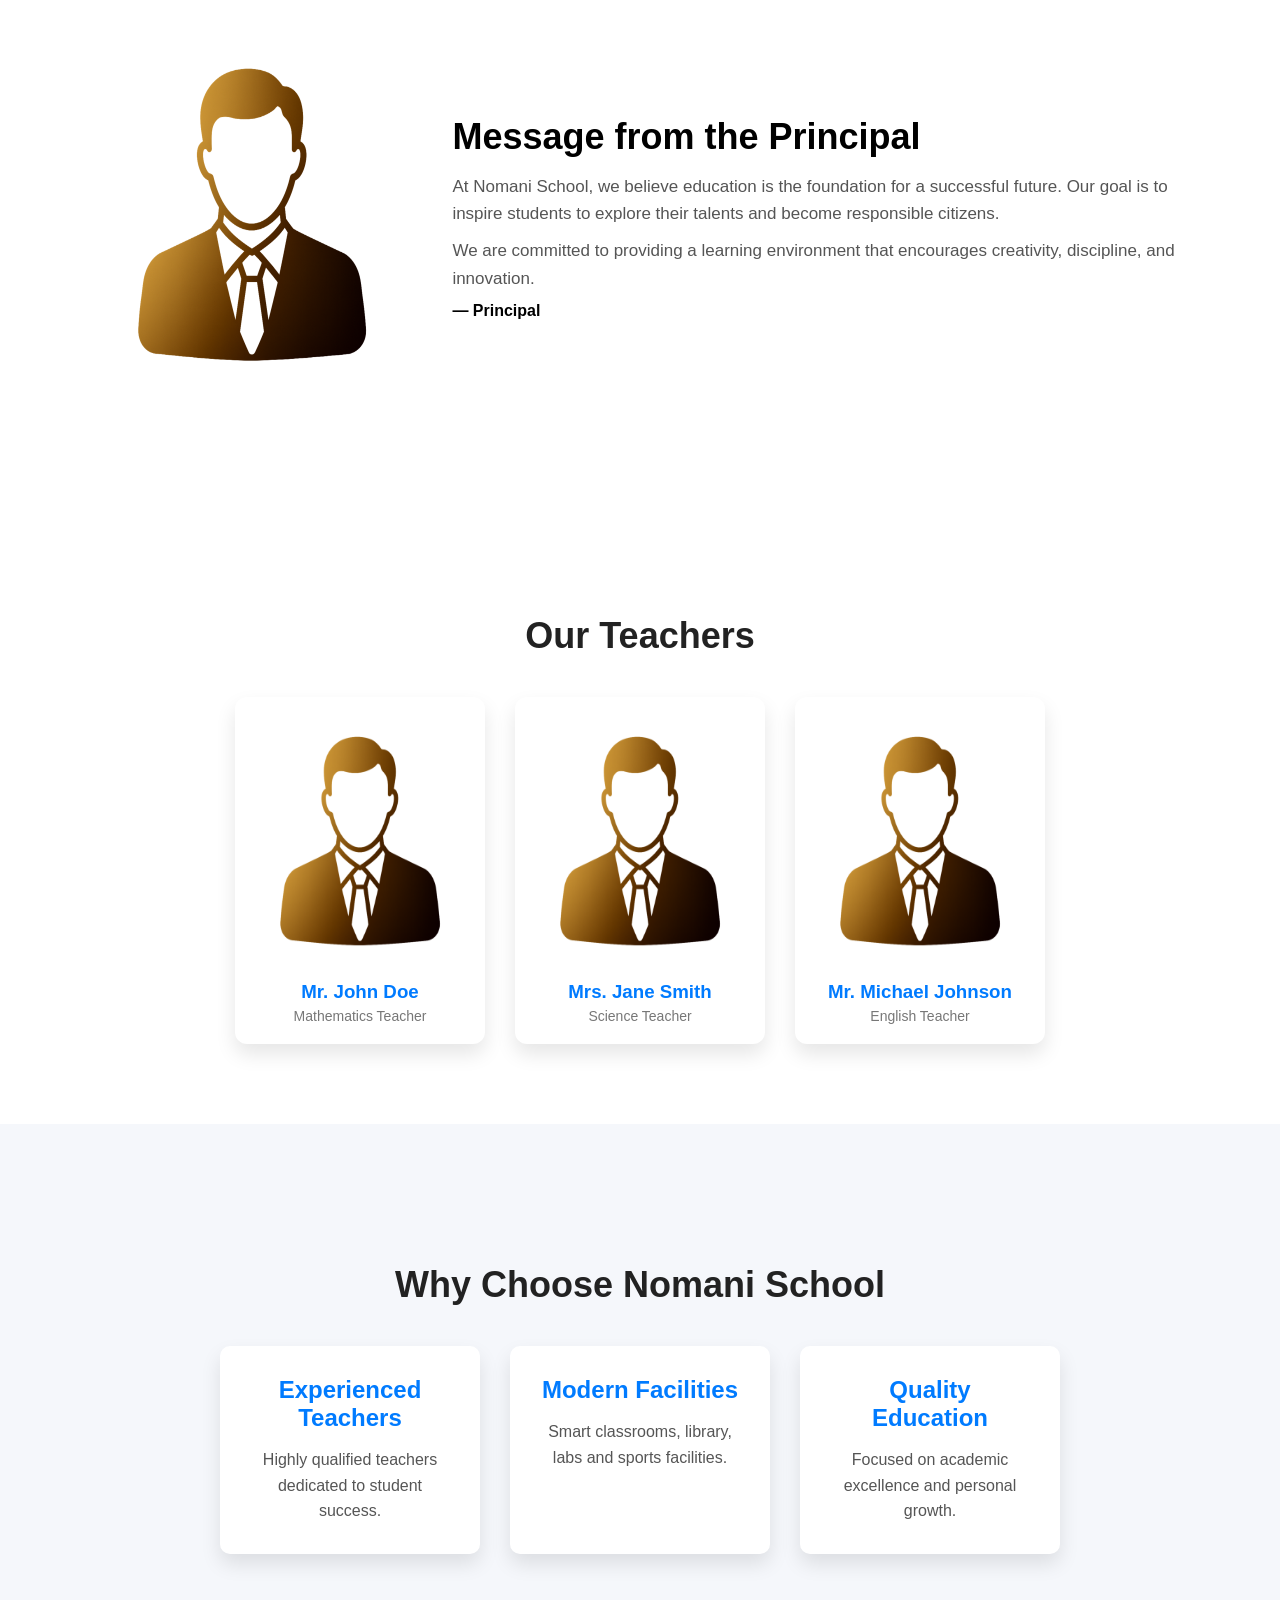
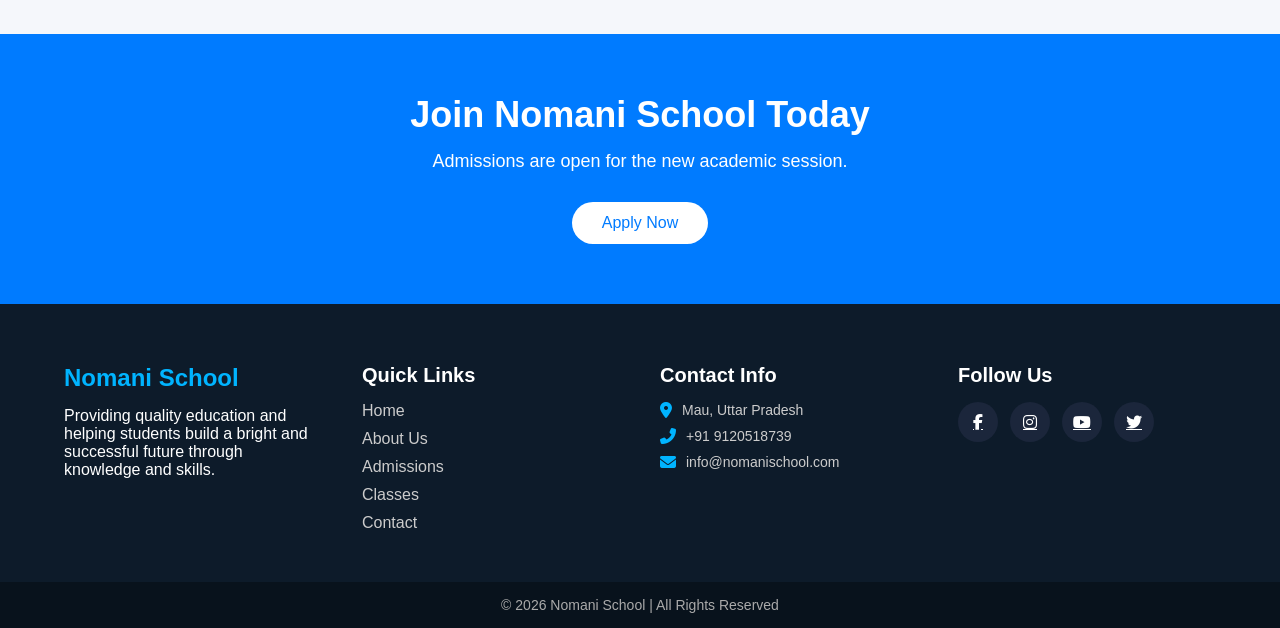
==== commit 1fdebfde: "Add files via upload" ====
--- a/about.html
+++ b/about.html
@@ -8,6 +8,8 @@
     <title>Nomani School</title>
     <link rel="stylesheet" href="style.css">
     <link rel="stylesheet" href="https://cdnjs.cloudflare.com/ajax/libs/font-awesome/6.5.0/css/all.min.css">
+    <!-- AOS Animation CSS -->
+    <link href="https://unpkg.com/aos@2.3.4/dist/aos.css" rel="stylesheet">
 </head>
 
 <body>
@@ -54,11 +56,11 @@
 
         <div class="about-container">
 
-            <div class="about-image">
+            <div class="about-image" data-aos="fade-right">
                 <img src="image/school.jpg">
             </div>
 
-            <div class="about-text">
+            <div class="about-text" data-aos="fade-left">
                 <h2>Welcome to Nomani School</h2>
 
                 <p>
@@ -85,22 +87,22 @@
 
     <section class="counter">
 
-        <div class="counter-box">
+        <div class="counter-box" data-aos="fade-up">
             <h2>1200+</h2>
             <p>Students</p>
         </div>
 
-        <div class="counter-box">
+        <div class="counter-box" data-aos="fade-up" data-aos-delay="200">
             <h2>60+</h2>
             <p>Teachers</p>
         </div>
 
-        <div class="counter-box">
+        <div class="counter-box" data-aos="fade-up" data-aos-delay="400">
             <h2>25+</h2>
             <p>Classrooms</p>
         </div>
 
-        <div class="counter-box">
+        <div class="counter-box" data-aos="fade-up" data-aos-delay="600">
             <h2>15+</h2>
             <p>Awards</p>
         </div>
@@ -112,11 +114,11 @@
 
     <section class="mission-vision">
 
-        <h2 class="section-title">Our Mission & Vision</h2>
+        <h2 class="section-title" data-aos="fade-up">Our Mission & Vision</h2>
 
         <div class="mission-container">
 
-            <div class="mission-card">
+            <div class="mission-card" data-aos="fade-up">
                 <h3>Our Mission</h3>
                 <p>
                     To provide a nurturing learning environment where students
@@ -124,7 +126,7 @@
                 </p>
             </div>
 
-            <div class="mission-card">
+            <div class="mission-card" data-aos="fade-up" data-aos-delay="200">
                 <h3>Our Vision</h3>
                 <p>
                     To become a leading educational institution that inspires
@@ -143,11 +145,11 @@
 
         <div class="principal-container">
 
-            <div class="principal-img">
+            <div class="principal-img" data-aos="fade-right">
                 <img src="image/teacher.png">
             </div>
 
-            <div class="principal-text">
+            <div class="principal-text" data-aos="fade-left">
 
                 <h2>Message from the Principal</h2>
 
@@ -175,23 +177,23 @@
 
     <section class="teachers">
 
-        <h2 class="section-title">Our Teachers</h2>
+        <h2 class="section-title" data-aos="fade-up">Our Teachers</h2>
 
         <div class="teacher-container">
 
-            <div class="teacher-card">
+            <div class="teacher-card" data-aos="fade-up">
                 <img src="image/teacher.png">
                 <h3>Mr. John Doe</h3>
                 <p>Mathematics Teacher</p>
             </div>
 
-            <div class="teacher-card">
+            <div class="teacher-card" data-aos="fade-up" data-aos-delay="200">
                 <img src="image/teacher.png">
                 <h3>Mrs. Jane Smith</h3>
                 <p>Science Teacher</p>
             </div>
 
-            <div class="teacher-card">
+            <div class="teacher-card" data-aos="fade-up" data-aos-delay="400">
                 <img src="image/teacher.png">
                 <h3>Mr. Michael Johnson</h3>
                 <p>English Teacher</p>
@@ -206,21 +208,21 @@
 
     <section class="why">
 
-        <h2 class="section-title">Why Choose Nomani School</h2>
+        <h2 class="section-title" data-aos="fade-up">Why Choose Nomani School</h2>
 
         <div class="why-container">
 
-            <div class="why-box">
+            <div class="why-box" data-aos="fade-up">
                 <h3>Experienced Teachers</h3>
                 <p>Highly qualified teachers dedicated to student success.</p>
             </div>
 
-            <div class="why-box">
+            <div class="why-box" data-aos="fade-up" data-aos-delay="200">
                 <h3>Modern Facilities</h3>
                 <p>Smart classrooms, library, labs and sports facilities.</p>
             </div>
 
-            <div class="why-box">
+            <div class="why-box" data-aos="fade-up" data-aos-delay="400">
                 <h3>Quality Education</h3>
                 <p>Focused on academic excellence and personal growth.</p>
             </div>
@@ -234,10 +236,10 @@
 
     <section class="cta">
 
-        <h2>Join Nomani School Today</h2>
-        <p>Admissions are open for the new academic session.</p>
-
-        <a href="admission.html" class="cta-btn">Apply Now</a>
+        <h2 data-aos="fade-up">Join Nomani School Today</h2>
+        <p data-aos="fade-up" data-aos-delay="200">Admissions are open for the new academic session.</p>
+
+        <a href="admission.html" class="cta-btn" data-aos="fade-up" data-aos-delay="400">Apply Now</a>
 
     </section>
 
@@ -303,7 +305,17 @@
 
     <!-- Footer end -->
 
+    <!-- AOS Animation JS -->
+    <script src="https://unpkg.com/aos@2.3.4/dist/aos.js"></script>
+
+    <script>
+        AOS.init({
+            duration: 1000,
+            once: true
+        });
+    </script>
+
     <script src="index.js"></script>
 </body>
 
-</html>
+</html>
